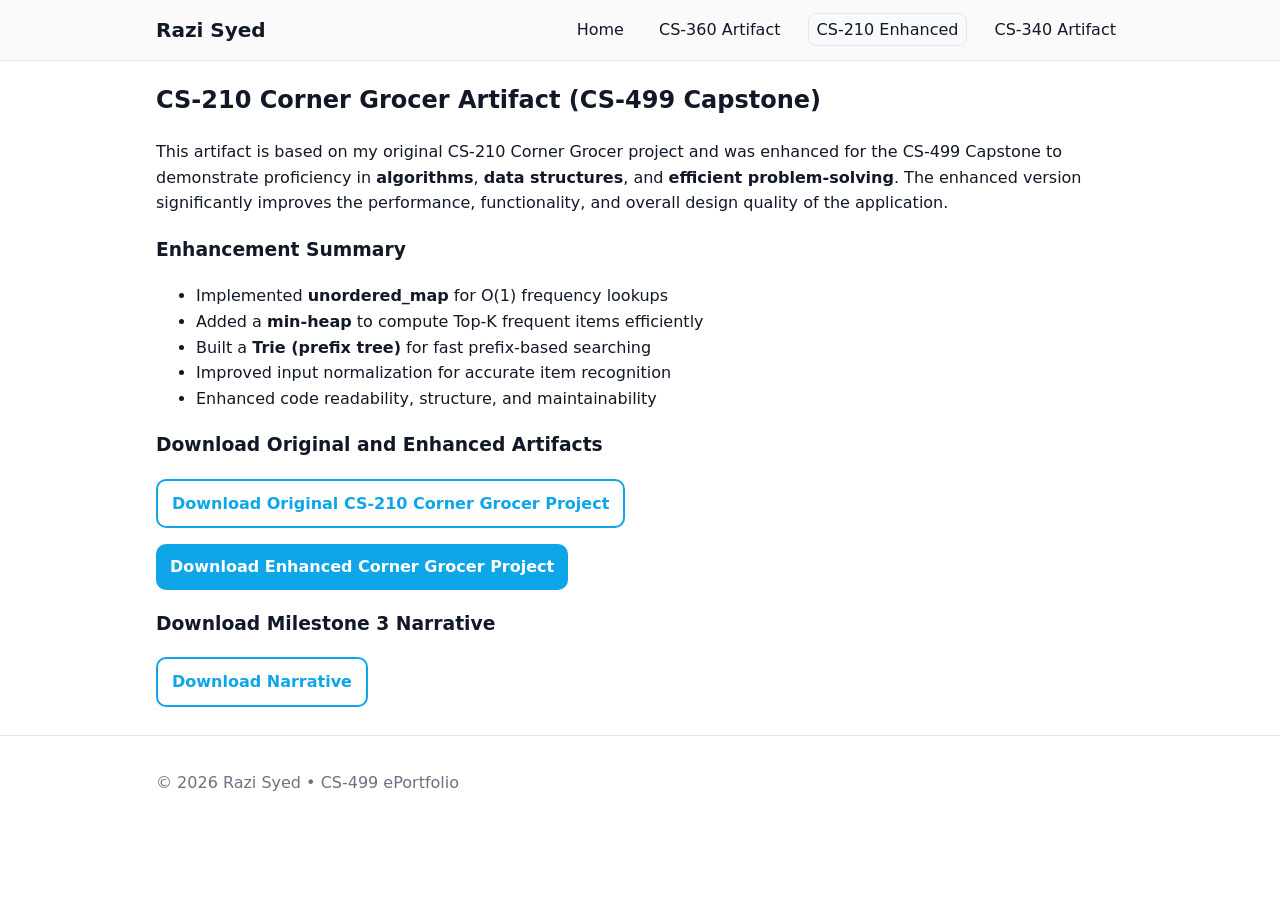
==== CS210_CornerGrocer.html @ 3e2b2afa "Rename CS210_CornerGrocer.md to CS210_CornerGrocer.html" ====
<!DOCTYPE html>
<html lang="en">
<head>
  <meta charset="UTF-8" />
  <meta name="viewport" content="width=device-width, initial-scale=1.0" />
  <title>CS-210 Enhanced Artifact – Corner Grocer</title>
  <link rel="stylesheet" href="styles.css" />
</head>

<body>
  <header class="site-header">
    <div class="container">
      <h1 class="brand">Razi Syed</h1>
      <nav class="nav">
        <a href="index.html">Home</a>
        <a href="CS360_EventTracker.html">CS-360 Artifact</a>
        <a href="CS210_CornerGrocerEnhanced.html" aria-current="page">CS-210 Enhanced</a>
        <a href="CS340_Grazioso.html">CS-340 Artifact</a>
      </nav>
    </div>
  </header>

  <main class="container">

    <h2>CS-210 Corner Grocer Artifact (CS-499 Capstone)</h2>

    <p>
      This artifact is based on my original CS-210 Corner Grocer project and was enhanced for
      the CS-499 Capstone to demonstrate proficiency in
      <strong>algorithms</strong>, <strong>data structures</strong>, and
      <strong>efficient problem-solving</strong>. The enhanced version significantly improves
      the performance, functionality, and overall design quality of the application.
    </p>

    <h3>Enhancement Summary</h3>
    <ul>
      <li>Implemented <strong>unordered_map</strong> for O(1) frequency lookups</li>
      <li>Added a <strong>min-heap</strong> to compute Top-K frequent items efficiently</li>
      <li>Built a <strong>Trie (prefix tree)</strong> for fast prefix-based searching</li>
      <li>Improved input normalization for accurate item recognition</li>
      <li>Enhanced code readability, structure, and maintainability</li>
    </ul>

    <h3>Download Original and Enhanced Artifacts</h3>

    <p>
      <a class="btn secondary" href="CS210Grocery-Tracking Program.zip" download>
        Download Original CS-210 Corner Grocer Project
      </a>
    </p>

    <p>
      <a class="btn" href="CornerGrocerEnhanced_CS210.zip" download>
        Download Enhanced Corner Grocer Project
      </a>
    </p>

    <h3>Download Milestone 3 Narrative</h3>
    <p>
      <a class="btn secondary" href="Milestone_Three_Narrative.docx" download>
        Download Narrative
      </a>
    </p>

  </main>

  <footer class="site-footer">
    <div class="container">
      <p>© <span id="y"></span> Razi Syed • CS-499 ePortfolio</p>
    </div>
  </footer>

  <script>
    document.getElementById("y").textContent = new Date().getFullYear();
  </script>

</body>
</html>
---- styles.css ----
/* Base theme (auto supports dark mode via prefers-color-scheme) */
:root{
  --bg:#ffffff; --text:#111827; --muted:#6b7280; --card:#f9fafb; --line:#e5e7eb; --brand:#0ea5e9; --brand-ink:#075985;
}
@media (prefers-color-scheme: dark){
  :root{
    --bg:#0b1220; --text:#e5e7eb; --muted:#9ca3af; --card:#0f172a; --line:#1f2937; --brand:#38bdf8; --brand-ink:#7dd3fc;
  }
}
*{box-sizing:border-box}
html,body{margin:0;padding:0}
body{
  font:16px/1.6 system-ui,-apple-system,Segoe UI,Roboto,Arial,sans-serif;
  background:var(--bg); color:var(--text);
}
.container{max-width:1000px;margin:0 auto;padding:0 16px}

/* Header & Nav */
.site-header{border-bottom:1px solid var(--line); background:rgba(0,0,0,0.02)}
.site-header .container{display:flex;align-items:center;justify-content:space-between;padding:14px 16px}
.brand{margin:0;font-size:20px}
.nav a{color:var(--text);text-decoration:none;margin-left:14px;padding:6px 8px;border-radius:8px}
.nav a[aria-current="page"]{background:var(--card);border:1px solid var(--line)}
.nav a:hover{color:var(--brand)}

/* Hero */
.hero{padding:44px 0;border-bottom:1px solid var(--line)}
.hero h2{margin:0 0 8px;font-size:28px}
.hero p{max-width:780px;margin:0 0 18px;color:var(--muted)}
.cta-row{display:flex;gap:12px;flex-wrap:wrap}
.btn{
  display:inline-block;background:var(--brand);color:white;text-decoration:none;
  padding:10px 14px;border-radius:10px;font-weight:600
}
.btn.secondary{background:transparent;color:var(--brand);border:2px solid var(--brand)}
.btn:hover{filter:brightness(1.05)}

/* Cards */
.cards{display:grid;grid-template-columns:repeat(auto-fit,minmax(260px,1fr));gap:16px;margin:28px 0}
.card{
  background:var(--card);border:1px solid var(--line);border-radius:14px;padding:16px
}
.card h3{margin:0 0 6px 0}
.card p{margin:0 0 8px 0;color:var(--muted)}
.card .link{color:var(--brand);text-decoration:none;font-weight:600}
.card .link:hover{text-decoration:underline}
.card.ghost{opacity:.85}

/* Panels / grid */
.grid.two-col{display:grid;grid-template-columns:1fr;gap:16px;margin:12px 0 48px}
@media (min-width:820px){.grid.two-col{grid-template-columns:1fr 1fr}}
.panel{background:var(--card);border:1px solid var(--line);border-radius:14px;padding:16px}

/* Footer */
.site-footer{border-top:1px solid var(--line);padding:18px 0;margin-top:28px;color:var(--muted)}
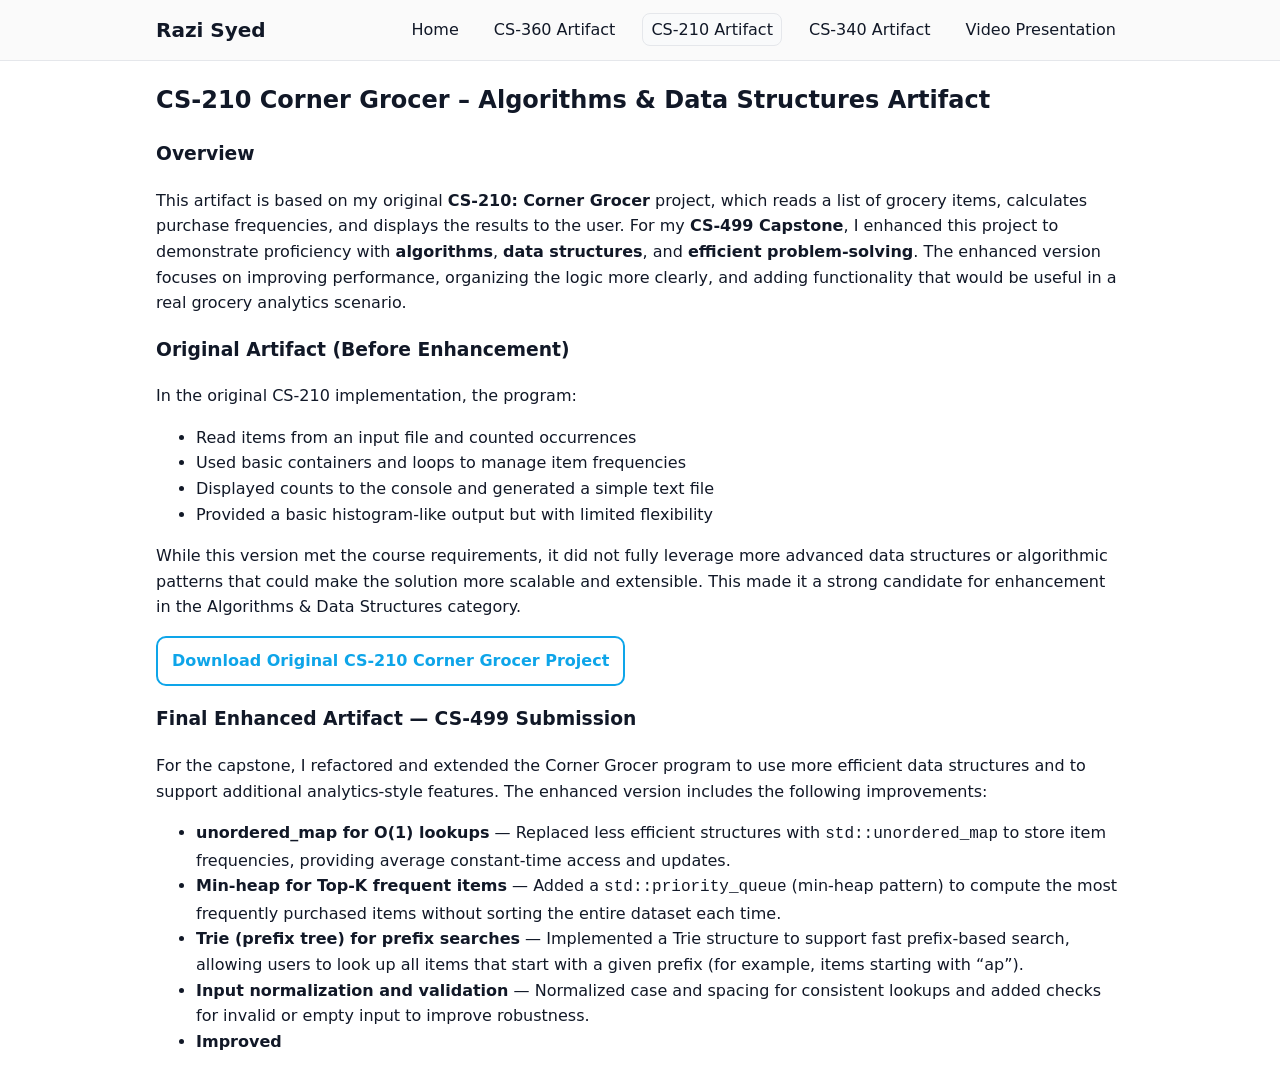
==== commit 5043cc9e: "Update CS210_CornerGrocer.html" ====
--- a/CS210_CornerGrocer.html
+++ b/CS210_CornerGrocer.html
@@ -3,7 +3,7 @@
 <head>
   <meta charset="UTF-8" />
   <meta name="viewport" content="width=device-width, initial-scale=1.0" />
-  <title>CS-210 Enhanced Artifact – Corner Grocer</title>
+  <title>CS-210 Corner Grocer – Algorithms & Data Structures Artifact</title>
   <link rel="stylesheet" href="styles.css" />
 </head>
 
@@ -14,65 +14,82 @@
       <nav class="nav">
         <a href="index.html">Home</a>
         <a href="CS360_EventTracker.html">CS-360 Artifact</a>
-        <a href="CS210_CornerGrocerEnhanced.html" aria-current="page">CS-210 Enhanced</a>
+        <a href="CS210_CornerGrocer.html" aria-current="page">CS-210 Artifact</a>
         <a href="CS340_Grazioso.html">CS-340 Artifact</a>
+        <a href="VideoPresentation.html">Video Presentation</a>
       </nav>
     </div>
   </header>
 
   <main class="container">
 
-    <h2>CS-210 Corner Grocer Artifact (CS-499 Capstone)</h2>
+    <h2>CS-210 Corner Grocer – Algorithms &amp; Data Structures Artifact</h2>
 
-    <p>
-      This artifact is based on my original CS-210 Corner Grocer project and was enhanced for
-      the CS-499 Capstone to demonstrate proficiency in
-      <strong>algorithms</strong>, <strong>data structures</strong>, and
-      <strong>efficient problem-solving</strong>. The enhanced version significantly improves
-      the performance, functionality, and overall design quality of the application.
-    </p>
+    <section>
+      <h3>Overview</h3>
+      <p>
+        This artifact is based on my original <strong>CS-210: Corner Grocer</strong> project, which 
+        reads a list of grocery items, calculates purchase frequencies, and displays the results to 
+        the user. For my <strong>CS-499 Capstone</strong>, I enhanced this project to demonstrate 
+        proficiency with <strong>algorithms</strong>, <strong>data structures</strong>, and 
+        <strong>efficient problem-solving</strong>. The enhanced version focuses on improving 
+        performance, organizing the logic more clearly, and adding functionality that would be 
+        useful in a real grocery analytics scenario.
+      </p>
+    </section>
 
-    <h3>Enhancement Summary</h3>
-    <ul>
-      <li>Implemented <strong>unordered_map</strong> for O(1) frequency lookups</li>
-      <li>Added a <strong>min-heap</strong> to compute Top-K frequent items efficiently</li>
-      <li>Built a <strong>Trie (prefix tree)</strong> for fast prefix-based searching</li>
-      <li>Improved input normalization for accurate item recognition</li>
-      <li>Enhanced code readability, structure, and maintainability</li>
-    </ul>
+    <section>
+      <h3>Original Artifact (Before Enhancement)</h3>
+      <p>
+        In the original CS-210 implementation, the program:
+      </p>
+      <ul>
+        <li>Read items from an input file and counted occurrences</li>
+        <li>Used basic containers and loops to manage item frequencies</li>
+        <li>Displayed counts to the console and generated a simple text file</li>
+        <li>Provided a basic histogram-like output but with limited flexibility</li>
+      </ul>
+      <p>
+        While this version met the course requirements, it did not fully leverage more advanced 
+        data structures or algorithmic patterns that could make the solution more scalable and 
+        extensible. This made it a strong candidate for enhancement in the Algorithms &amp; 
+        Data Structures category.
+      </p>
 
-    <h3>Download Original and Enhanced Artifacts</h3>
+      <p>
+        <a class="btn secondary" href="CS210Grocery-Tracking Program.zip" download>
+          Download Original CS-210 Corner Grocer Project
+        </a>
+      </p>
+    </section>
 
-    <p>
-      <a class="btn secondary" href="CS210Grocery-Tracking Program.zip" download>
-        Download Original CS-210 Corner Grocer Project
-      </a>
-    </p>
+    <section>
+      <h3>Final Enhanced Artifact — CS-499 Submission</h3>
+      <p>
+        For the capstone, I refactored and extended the Corner Grocer program to use more efficient 
+        data structures and to support additional analytics-style features. The enhanced version 
+        includes the following improvements:
+      </p>
 
-    <p>
-      <a class="btn" href="CornerGrocerEnhanced_CS210.zip" download>
-        Download Enhanced Corner Grocer Project
-      </a>
-    </p>
-
-    <h3>Download Milestone 3 Narrative</h3>
-    <p>
-      <a class="btn secondary" href="Milestone_Three_Narrative.docx" download>
-        Download Narrative
-      </a>
-    </p>
-
-  </main>
-
-  <footer class="site-footer">
-    <div class="container">
-      <p>© <span id="y"></span> Razi Syed • CS-499 ePortfolio</p>
-    </div>
-  </footer>
-
-  <script>
-    document.getElementById("y").textContent = new Date().getFullYear();
-  </script>
-
-</body>
-</html>
+      <ul>
+        <li>
+          <strong>unordered_map for O(1) lookups</strong> — Replaced less efficient structures with 
+          <code>std::unordered_map</code> to store item frequencies, providing average constant-time 
+          access and updates.
+        </li>
+        <li>
+          <strong>Min-heap for Top-K frequent items</strong> — Added a <code>std::priority_queue</code>
+          (min-heap pattern) to compute the most frequently purchased items without sorting the entire 
+          dataset each time.
+        </li>
+        <li>
+          <strong>Trie (prefix tree) for prefix searches</strong> — Implemented a Trie structure to 
+          support fast prefix-based search, allowing users to look up all items that start with a 
+          given prefix (for example, items starting with “ap”).
+        </li>
+        <li>
+          <strong>Input normalization and validation</strong> — Normalized case and spacing for 
+          consistent lookups and added checks for invalid or empty input to improve robustness.
+        </li>
+        <li>
+          <strong>Improved
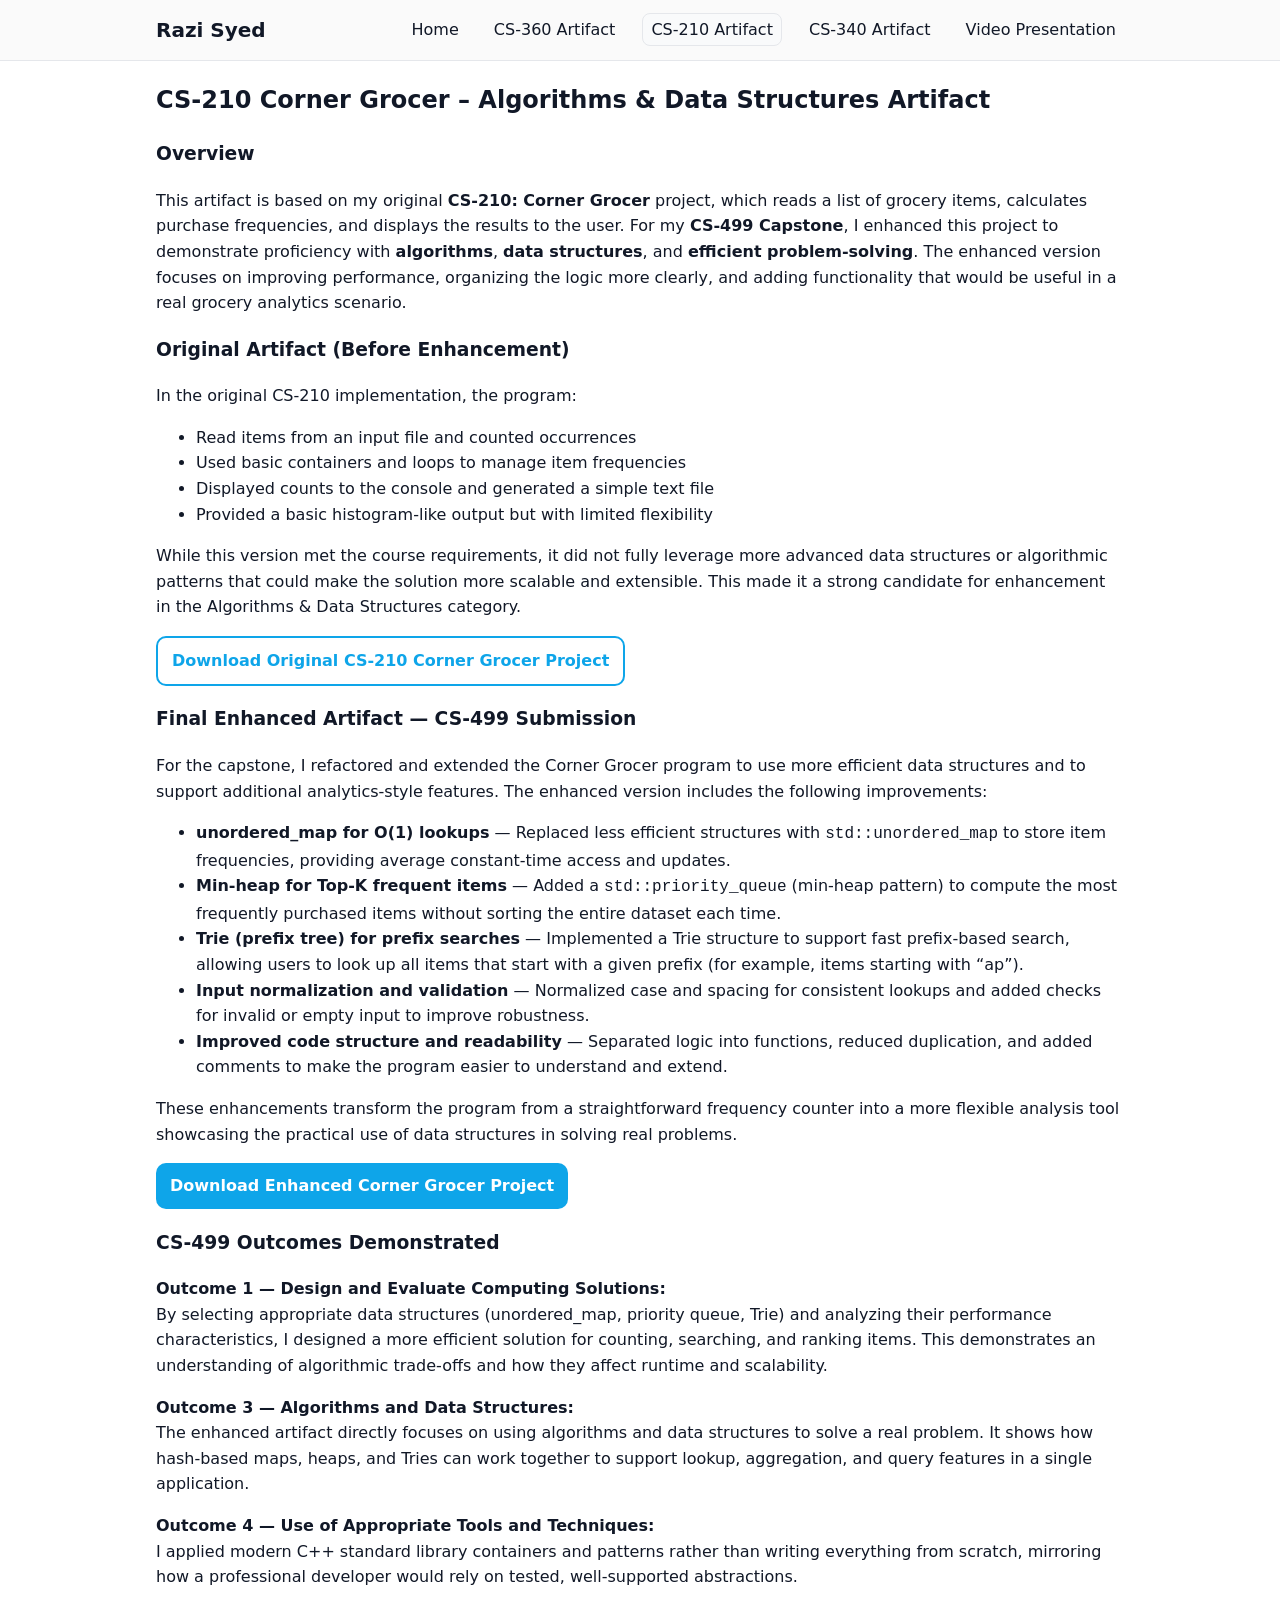
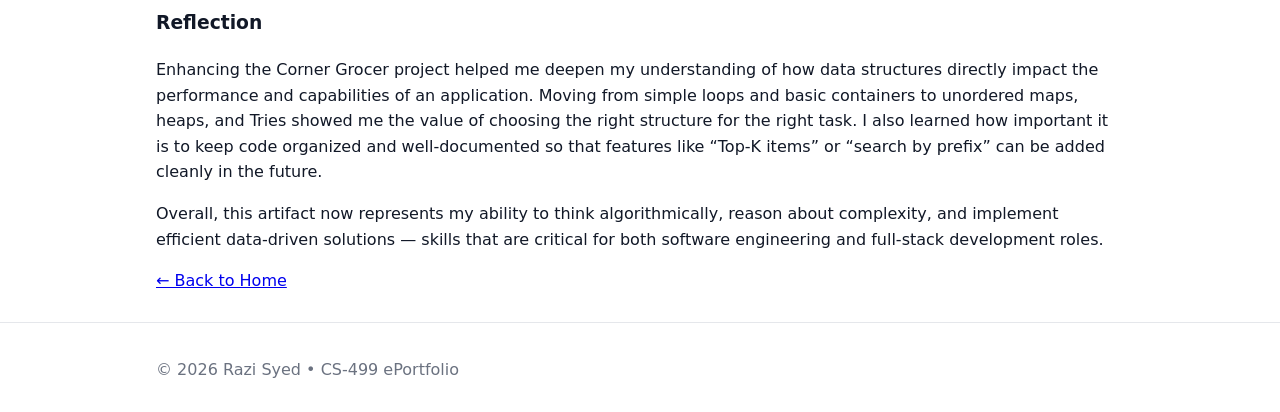
==== commit 338e963c: "Update CS210_CornerGrocer.html" ====
--- a/CS210_CornerGrocer.html
+++ b/CS210_CornerGrocer.html
@@ -92,4 +92,81 @@
           consistent lookups and added checks for invalid or empty input to improve robustness.
         </li>
         <li>
-          <strong>Improved
+          <strong>Improved code structure and readability</strong> — Separated logic into functions, 
+          reduced duplication, and added comments to make the program easier to understand and extend.
+        </li>
+      </ul>
+
+      <p>
+        These enhancements transform the program from a straightforward frequency counter into a more 
+        flexible analysis tool showcasing the practical use of data structures in solving real problems.
+      </p>
+
+      <p>
+        <a class="btn" href="CornerGrocerEnhanced_CS210.zip" download>
+          Download Enhanced Corner Grocer Project
+        </a>
+      </p>
+    </section>
+
+    <section>
+      <h3>CS-499 Outcomes Demonstrated</h3>
+
+      <p>
+        <strong>Outcome 1 — Design and Evaluate Computing Solutions:</strong><br />
+        By selecting appropriate data structures (unordered_map, priority queue, Trie) and analyzing 
+        their performance characteristics, I designed a more efficient solution for counting, searching, 
+        and ranking items. This demonstrates an understanding of algorithmic trade-offs and how they 
+        affect runtime and scalability.
+      </p>
+
+      <p>
+        <strong>Outcome 3 — Algorithms and Data Structures:</strong><br />
+        The enhanced artifact directly focuses on using algorithms and data structures to solve a real 
+        problem. It shows how hash-based maps, heaps, and Tries can work together to support lookup, 
+        aggregation, and query features in a single application.
+      </p>
+
+      <p>
+        <strong>Outcome 4 — Use of Appropriate Tools and Techniques:</strong><br />
+        I applied modern C++ standard library containers and patterns rather than writing everything 
+        from scratch, mirroring how a professional developer would rely on tested, well-supported 
+        abstractions.
+      </p>
+    </section>
+
+    <section>
+      <h3>Reflection</h3>
+      <p>
+        Enhancing the Corner Grocer project helped me deepen my understanding of how data structures 
+        directly impact the performance and capabilities of an application. Moving from simple loops 
+        and basic containers to unordered maps, heaps, and Tries showed me the value of choosing the 
+        right structure for the right task. I also learned how important it is to keep code organized 
+        and well-documented so that features like “Top-K items” or “search by prefix” can be added 
+        cleanly in the future.
+      </p>
+      <p>
+        Overall, this artifact now represents my ability to think algorithmically, reason about 
+        complexity, and implement efficient data-driven solutions — skills that are critical for 
+        both software engineering and full-stack development roles.
+      </p>
+    </section>
+
+    <p>
+      <a href="index.html">&larr; Back to Home</a>
+    </p>
+
+  </main>
+
+  <footer class="site-footer">
+    <div class="container">
+      <p>© <span id="y"></span> Razi Syed • CS-499 ePortfolio</p>
+    </div>
+  </footer>
+
+  <script>
+    document.getElementById("y").textContent = new Date().getFullYear();
+  </script>
+
+</body>
+</html>
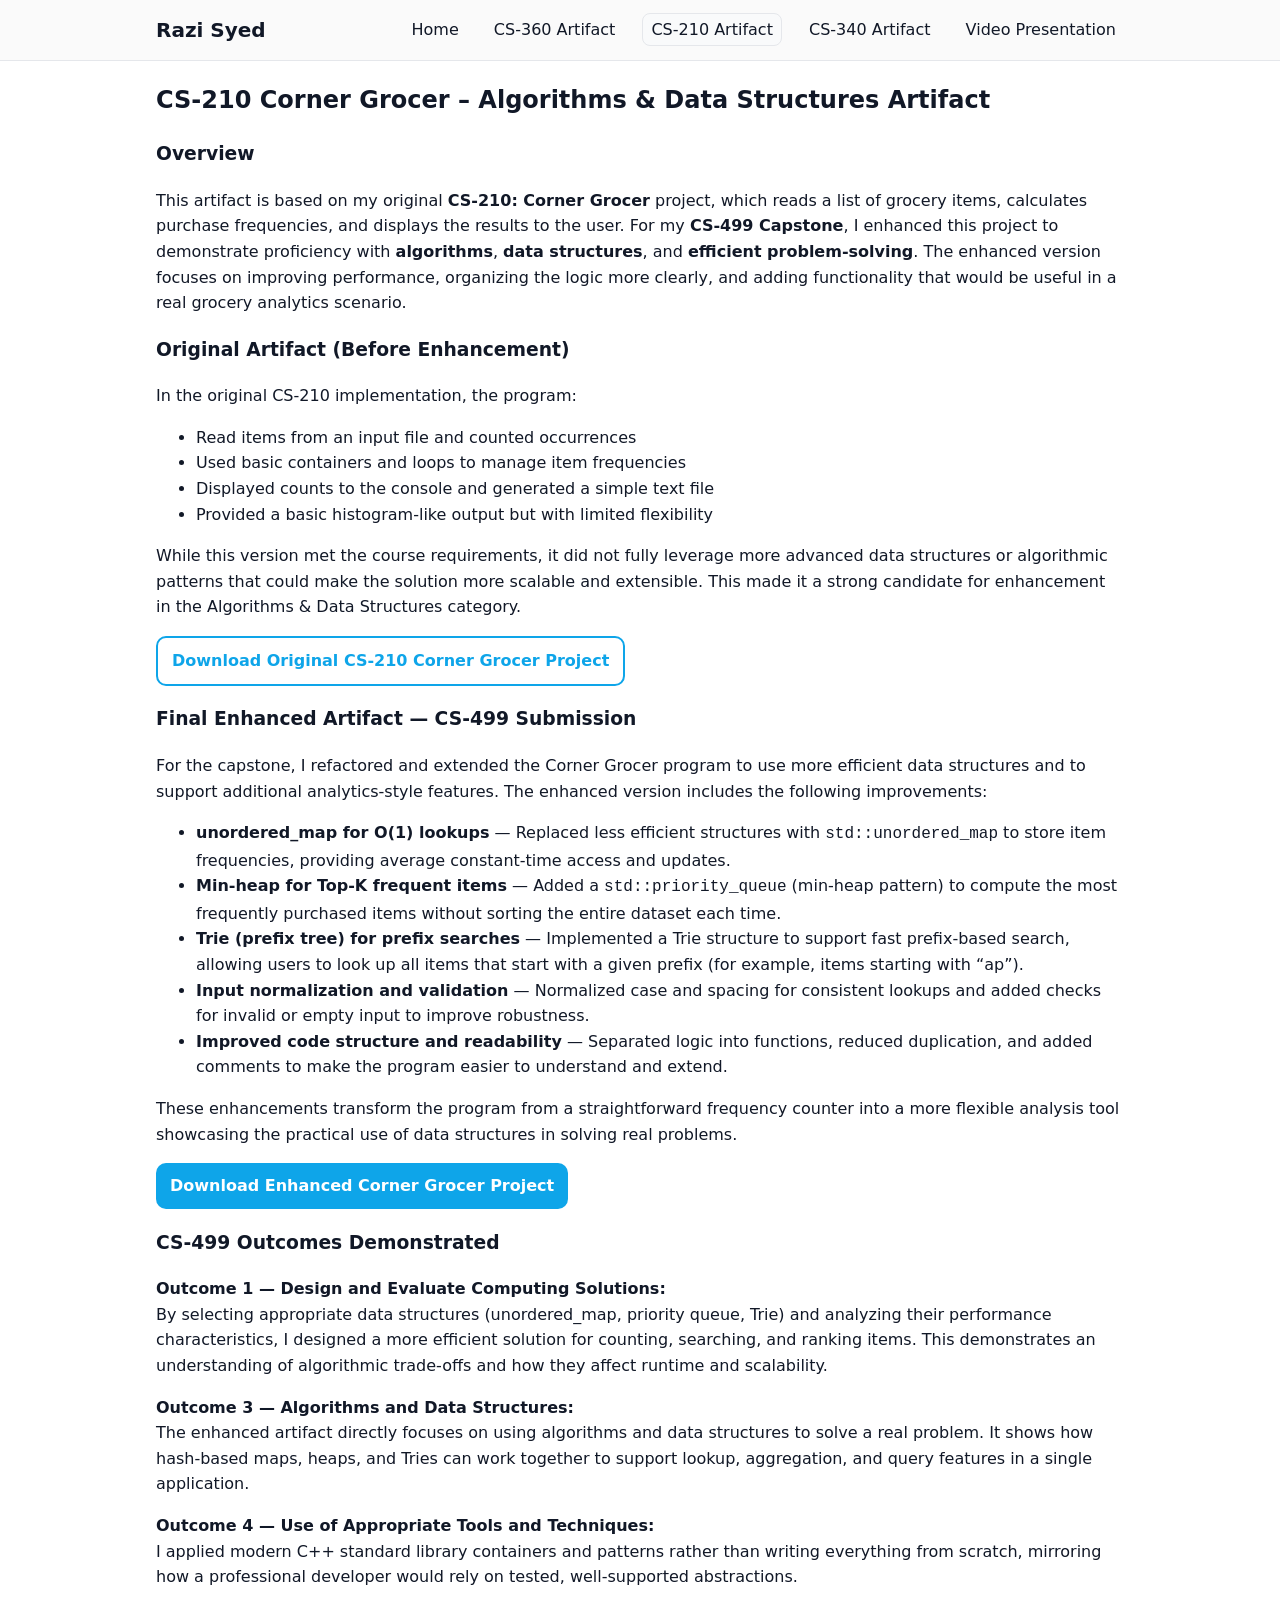
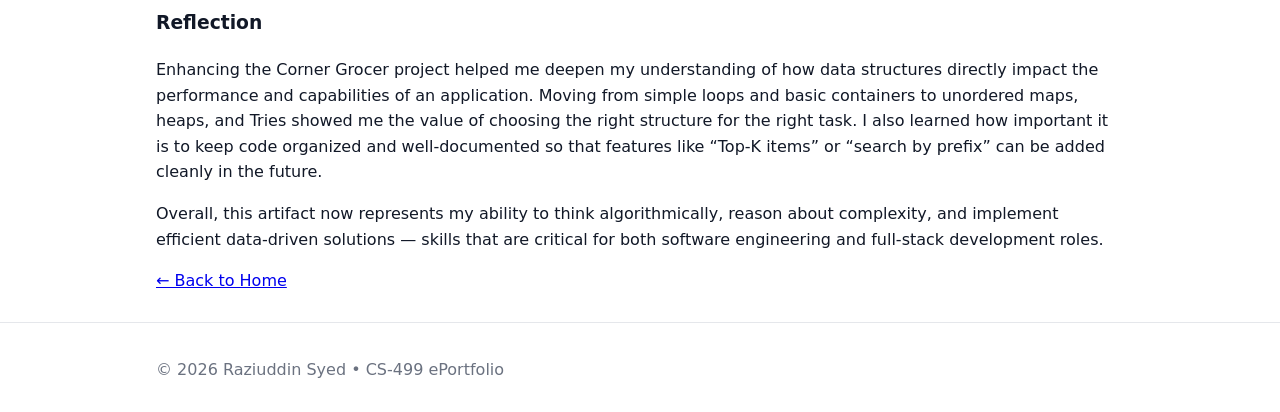
==== commit a7bda4a3: "Update CS210_CornerGrocer.html" ====
--- a/CS210_CornerGrocer.html
+++ b/CS210_CornerGrocer.html
@@ -160,7 +160,7 @@
 
   <footer class="site-footer">
     <div class="container">
-      <p>© <span id="y"></span> Razi Syed • CS-499 ePortfolio</p>
+      <p>© <span id="y"></span> Raziuddin Syed • CS-499 ePortfolio</p>
     </div>
   </footer>
 
